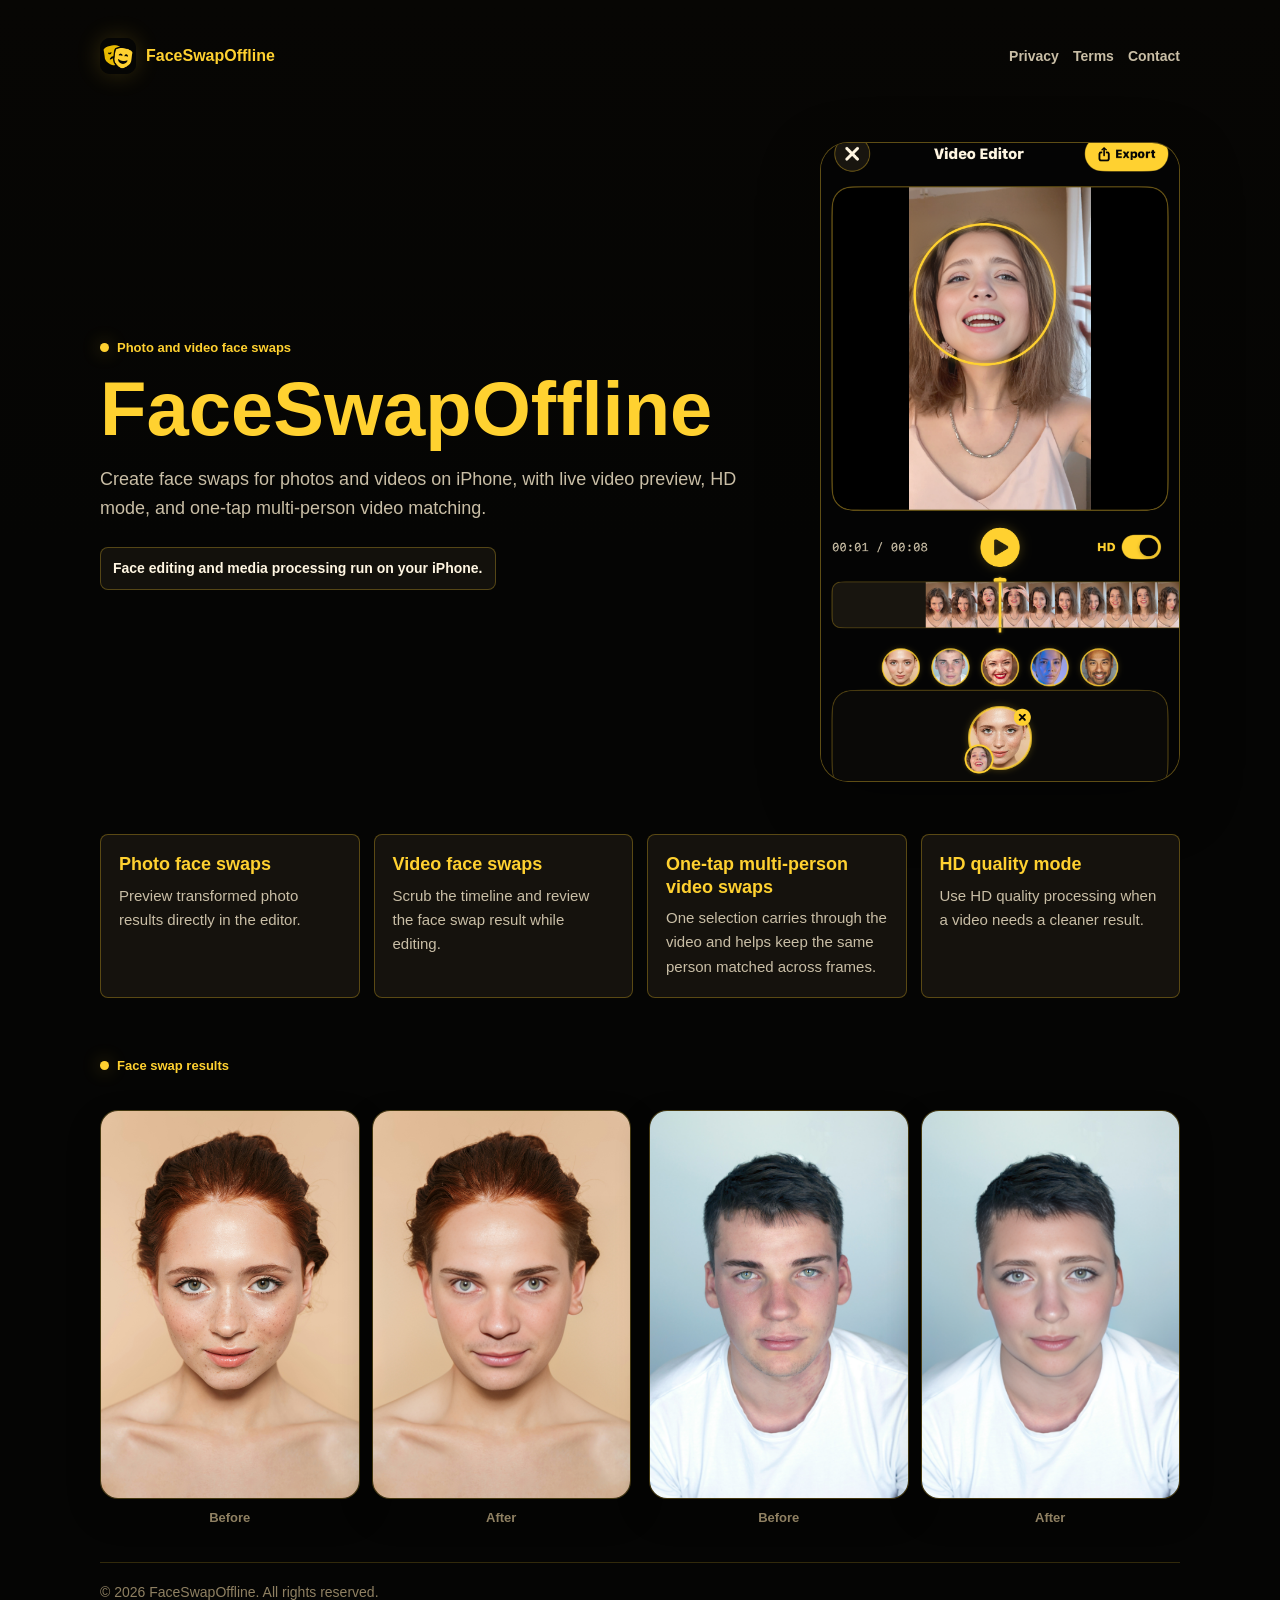
==== index.html @ 2d2094a8 "first commit" ====
<!doctype html>
<html lang="en">
<head>
  <meta charset="utf-8">
  <meta name="viewport" content="width=device-width, initial-scale=1">
  <title>FaceSwapOffline</title>
  <meta name="description" content="FaceSwapOffline is an iPhone face swap editor for photos and videos with live video preview and multi-person video matching.">
  <link rel="icon" href="resource/icon.png">
  <link rel="apple-touch-icon" href="resource/icon.png">
  <link rel="stylesheet" href="site.css?v=2026060701">
</head>
<body>
  <main class="page product-page">
    <header class="site-header" aria-label="Site header">
      <a class="brand" href="index.html" aria-label="FaceSwapOffline home">
        <img class="mark" src="resource/icon.png" width="36" height="36" alt="" aria-hidden="true">
        <span>FaceSwapOffline</span>
      </a>
      <nav class="nav" aria-label="Site navigation">
        <a href="privacy.html">Privacy</a>
        <a href="terms.html">Terms</a>
        <a href="mailto:pocketvisionai@gmail.com">Contact</a>
      </nav>
    </header>

    <section class="hero product-hero" aria-labelledby="hero-title">
      <div class="hero-copy">
        <p class="eyebrow">Photo and video face swaps</p>
        <h1 id="hero-title">FaceSwapOffline</h1>
        <p class="lead">Create face swaps for photos and videos on iPhone, with live video preview, HD mode, and one-tap multi-person video matching.</p>
        <p class="trust-line">Face editing and media processing run on your iPhone.</p>
      </div>

      <div class="hero-media" aria-label="FaceSwapOffline video editor result">
        <img class="product-video"
             src="resource/vid_edit_1.PNG"
             width="1170"
             height="2532"
             alt="FaceSwapOffline video editor showing a live face swap result">
      </div>
    </section>

    <section class="feature-grid" aria-label="Product highlights">
      <article class="feature-card">
        <h2>Photo face swaps</h2>
        <p>Preview transformed photo results directly in the editor.</p>
      </article>
      <article class="feature-card">
        <h2>Video face swaps</h2>
        <p>Scrub the timeline and review the face swap result while editing.</p>
      </article>
      <article class="feature-card">
        <h2>One-tap multi-person video swaps</h2>
        <p>One selection carries through the video and helps keep the same person matched across frames.</p>
      </article>
      <article class="feature-card">
        <h2>HD quality mode</h2>
        <p>Use HD quality processing when a video needs a cleaner result.</p>
      </article>
    </section>

    <section class="showcase" aria-labelledby="photo-showcase-title">
      <div class="section-heading">
        <p class="eyebrow">Face swap results</p>
      </div>

      <div class="comparison-grid">
        <article class="comparison-set" aria-label="First photo face swap comparison">
          <figure class="phone-shot photo-shot">
            <img src="resource/female.JPG" width="3840" height="5760" alt="Original portrait photo">
            <figcaption>Before</figcaption>
          </figure>
          <figure class="phone-shot photo-shot">
            <img src="resource/female_2_male.JPG" width="3840" height="5760" alt="Portrait photo after a face swap">
            <figcaption>After</figcaption>
          </figure>
        </article>

        <article class="comparison-set" aria-label="Second photo face swap comparison">
          <figure class="phone-shot photo-shot">
            <img src="resource/male.JPG" width="2662" height="3993" alt="Original portrait photo">
            <figcaption>Before</figcaption>
          </figure>
          <figure class="phone-shot photo-shot">
            <img src="resource/male_2_female.JPG" width="2662" height="3993" alt="Portrait photo after a face swap">
            <figcaption>After</figcaption>
          </figure>
        </article>
      </div>
    </section>

    <footer class="footer">
      <span>&copy; 2026 FaceSwapOffline. All rights reserved.</span>
    </footer>
  </main>
</body>
</html>
---- site.css ----
:root {
  --app-black: #050504;
  --control-black: #0a0907;
  --surface: #18150f;
  --elevated: #221d14;
  --yellow: #ffd130;
  --yellow-pressed: #e6b800;
  --stroke: #6e5917;
  --text: #fff6e2;
  --muted: #c9bea6;
  --soft: #8f8062;
  --danger: #ff4747;
}

* {
  box-sizing: border-box;
}

html {
  -webkit-text-size-adjust: 100%;
  background: var(--app-black);
}

body {
  margin: 0;
  background: linear-gradient(180deg, #070604 0%, var(--app-black) 34rem);
  color: var(--text);
  font-family: -apple-system, BlinkMacSystemFont, "SF Pro Text", "Segoe UI", Roboto, Helvetica, Arial, sans-serif;
  line-height: 1.62;
  font-size: 16px;
}

a {
  color: var(--yellow);
  text-decoration: none;
}

a:hover {
  color: var(--yellow-pressed);
}

.page {
  width: min(980px, 100%);
  margin: 0 auto;
  padding: 24px 20px 48px;
}

.legal-page {
  width: min(780px, 100%);
}

.product-page {
  width: min(1120px, 100%);
}

.site-header {
  display: flex;
  align-items: center;
  justify-content: space-between;
  gap: 18px;
  padding: 14px 0 22px;
}

.brand {
  display: inline-flex;
  align-items: center;
  gap: 10px;
  min-width: 0;
  color: var(--yellow);
  font-weight: 850;
  letter-spacing: 0;
}

.mark {
  display: block;
  width: 36px;
  height: 36px;
  flex: 0 0 auto;
  border-radius: 10px;
  background: var(--app-black);
  object-fit: cover;
  box-shadow: 0 0 24px rgba(255, 209, 48, 0.18);
}

.brand span:last-child {
  overflow: hidden;
  text-overflow: ellipsis;
  white-space: nowrap;
}

.nav {
  display: flex;
  align-items: center;
  gap: 14px;
  font-size: 14px;
  font-weight: 750;
}

.nav a {
  color: var(--muted);
}

.nav a:hover {
  color: var(--yellow);
}

.hero {
  display: block;
  max-width: 760px;
  min-height: min(520px, calc(100vh - 86px));
  padding: 72px 0 44px;
}

.product-hero {
  display: grid;
  grid-template-columns: minmax(0, 1fr) minmax(280px, 380px);
  align-items: center;
  gap: 42px;
  max-width: none;
  min-height: min(660px, calc(100vh - 84px));
  padding: 46px 0 36px;
}

.hero-copy {
  min-width: 0;
}

.eyebrow {
  display: inline-flex;
  align-items: center;
  gap: 8px;
  margin: 0 0 14px;
  color: var(--yellow);
  font-size: 13px;
  font-weight: 850;
  letter-spacing: 0;
}

.eyebrow::before {
  width: 9px;
  height: 9px;
  border-radius: 999px;
  background: var(--yellow);
  content: "";
  box-shadow: 0 0 18px rgba(255, 209, 48, 0.38);
}

h1 {
  margin: 0;
  color: var(--yellow);
  font-size: clamp(42px, 8vw, 76px);
  line-height: 0.98;
  letter-spacing: 0;
}

.legal-title {
  padding: 28px 0 22px;
  border-top: 1px solid rgba(255, 209, 48, 0.18);
  border-bottom: 1px solid rgba(255, 209, 48, 0.25);
}

.legal-title h1 {
  font-size: clamp(34px, 7vw, 52px);
  line-height: 1.04;
}

.updated {
  margin: 10px 0 0;
  color: var(--soft);
  font-size: 14px;
  font-weight: 700;
}

.lead {
  max-width: 650px;
  margin: 18px 0 0;
  color: var(--muted);
  font-size: 18px;
}

.trust-line {
  display: inline-flex;
  margin: 24px 0 0;
  padding: 9px 12px;
  border: 1px solid rgba(255, 209, 48, 0.28);
  border-radius: 8px;
  color: var(--text);
  background: rgba(24, 21, 15, 0.82);
  font-size: 14px;
  font-weight: 800;
}

.hero-media {
  width: min(100%, 360px);
  justify-self: end;
}

.product-video {
  display: block;
  width: 100%;
  height: auto;
  aspect-ratio: 9 / 16;
  border: 1px solid rgba(255, 209, 48, 0.34);
  border-radius: 28px;
  background: var(--control-black);
  box-shadow: 0 20px 60px rgba(0, 0, 0, 0.34);
  object-fit: cover;
  object-position: center 44%;
}

.actions {
  display: flex;
  flex-wrap: wrap;
  gap: 12px;
  margin-top: 28px;
}

.button {
  display: inline-flex;
  align-items: center;
  justify-content: center;
  min-height: 48px;
  padding: 0 18px;
  border: 1px solid rgba(255, 209, 48, 0.72);
  border-radius: 999px;
  background: var(--yellow);
  color: var(--app-black);
  font-weight: 850;
}

.button.secondary {
  background: rgba(255, 209, 48, 0.06);
  color: var(--text);
}

.button:hover {
  background: var(--yellow-pressed);
  color: var(--app-black);
}

.button.secondary:hover {
  background: rgba(255, 209, 48, 0.12);
  color: var(--yellow);
}

.feature-grid {
  display: grid;
  grid-template-columns: repeat(4, 1fr);
  gap: 14px;
  margin-top: 16px;
}

.feature-card {
  padding: 18px;
  border: 1px solid rgba(110, 89, 23, 0.78);
  border-radius: 8px;
  background: rgba(24, 21, 15, 0.9);
}

.feature-card h2 {
  margin: 0 0 8px;
  color: var(--yellow);
  font-size: 18px;
  line-height: 1.25;
  letter-spacing: 0;
}

.feature-card p {
  margin: 0;
  color: var(--muted);
  font-size: 15px;
}

.showcase {
  margin-top: 54px;
}

.section-heading {
  max-width: 720px;
  margin-bottom: 20px;
}

.section-heading h2 {
  margin: 0;
  color: var(--text);
  font-size: clamp(28px, 4vw, 44px);
  line-height: 1.08;
  letter-spacing: 0;
}

.comparison-grid {
  display: grid;
  grid-template-columns: repeat(2, minmax(0, 1fr));
  gap: 18px;
}

.comparison-set {
  display: grid;
  grid-template-columns: repeat(2, minmax(0, 1fr));
  gap: 12px;
  min-width: 0;
}

.process-grid {
  display: grid;
  grid-template-columns: repeat(3, minmax(0, 1fr));
  gap: 14px;
}

.phone-shot {
  min-width: 0;
  margin: 0;
}

.phone-shot img {
  display: block;
  width: 100%;
  height: auto;
  aspect-ratio: 1170 / 2532;
  border: 1px solid rgba(255, 209, 48, 0.24);
  border-radius: 18px;
  background: var(--control-black);
  object-fit: cover;
  box-shadow: 0 14px 34px rgba(0, 0, 0, 0.24);
}

.photo-shot img {
  aspect-ratio: 2 / 3;
}

.phone-shot figcaption {
  margin-top: 8px;
  color: var(--soft);
  font-size: 13px;
  font-weight: 800;
  text-align: center;
}

.section-grid {
  display: grid;
  grid-template-columns: repeat(3, 1fr);
  gap: 16px;
  margin-top: 8px;
}

.section {
  margin-top: 18px;
  padding: 20px;
  border: 1px solid rgba(110, 89, 23, 0.82);
  border-radius: 18px;
  background: rgba(24, 21, 15, 0.94);
}

.section.notice {
  border-color: rgba(255, 209, 48, 0.55);
  background: rgba(34, 29, 20, 0.96);
}

.section h2 {
  margin: 0 0 10px;
  color: var(--yellow);
  font-size: 19px;
  line-height: 1.25;
  letter-spacing: 0;
}

.section p {
  margin: 0 0 12px;
  color: var(--muted);
}

.section p:last-child {
  margin-bottom: 0;
}

.section ul {
  margin: 10px 0 0;
  padding-left: 20px;
  color: var(--muted);
}

.section li {
  margin: 8px 0;
}

.section strong {
  color: var(--text);
}

.footer {
  display: flex;
  flex-wrap: wrap;
  align-items: center;
  justify-content: space-between;
  gap: 12px;
  margin-top: 34px;
  padding-top: 18px;
  border-top: 1px solid rgba(255, 209, 48, 0.18);
  color: var(--soft);
  font-size: 14px;
}

@media (max-width: 900px) {
  .page {
    padding: 18px 16px 38px;
  }

  .site-header {
    align-items: flex-start;
  }

  .nav {
    flex-wrap: wrap;
    justify-content: flex-end;
    row-gap: 6px;
  }

  .hero {
    min-height: auto;
    padding: 44px 0 30px;
  }

  .product-hero {
    grid-template-columns: 1fr;
    gap: 28px;
    padding: 34px 0 28px;
  }

  .hero-media {
    width: min(100%, 240px);
    justify-self: center;
  }

  .lead {
    font-size: 16px;
  }

  .feature-grid {
    grid-template-columns: repeat(2, 1fr);
  }

  .comparison-grid {
    grid-template-columns: 1fr;
  }

  .process-grid {
    grid-template-columns: 1fr;
  }

  .process-shot img {
    aspect-ratio: 1170 / 2100;
    object-position: center 45%;
  }

  .section-grid {
    grid-template-columns: 1fr;
  }
}

@media (max-width: 560px) {
  h1 {
    font-size: clamp(40px, 13vw, 58px);
  }

  .product-page h1 {
    font-size: clamp(36px, 11vw, 46px);
  }

  .feature-grid {
    grid-template-columns: 1fr;
  }

  .comparison-set {
    gap: 10px;
  }

  .phone-shot img {
    border-radius: 12px;
  }

  .product-video {
    border-radius: 20px;
  }

  .hero-media {
    width: min(100%, 220px);
  }
}
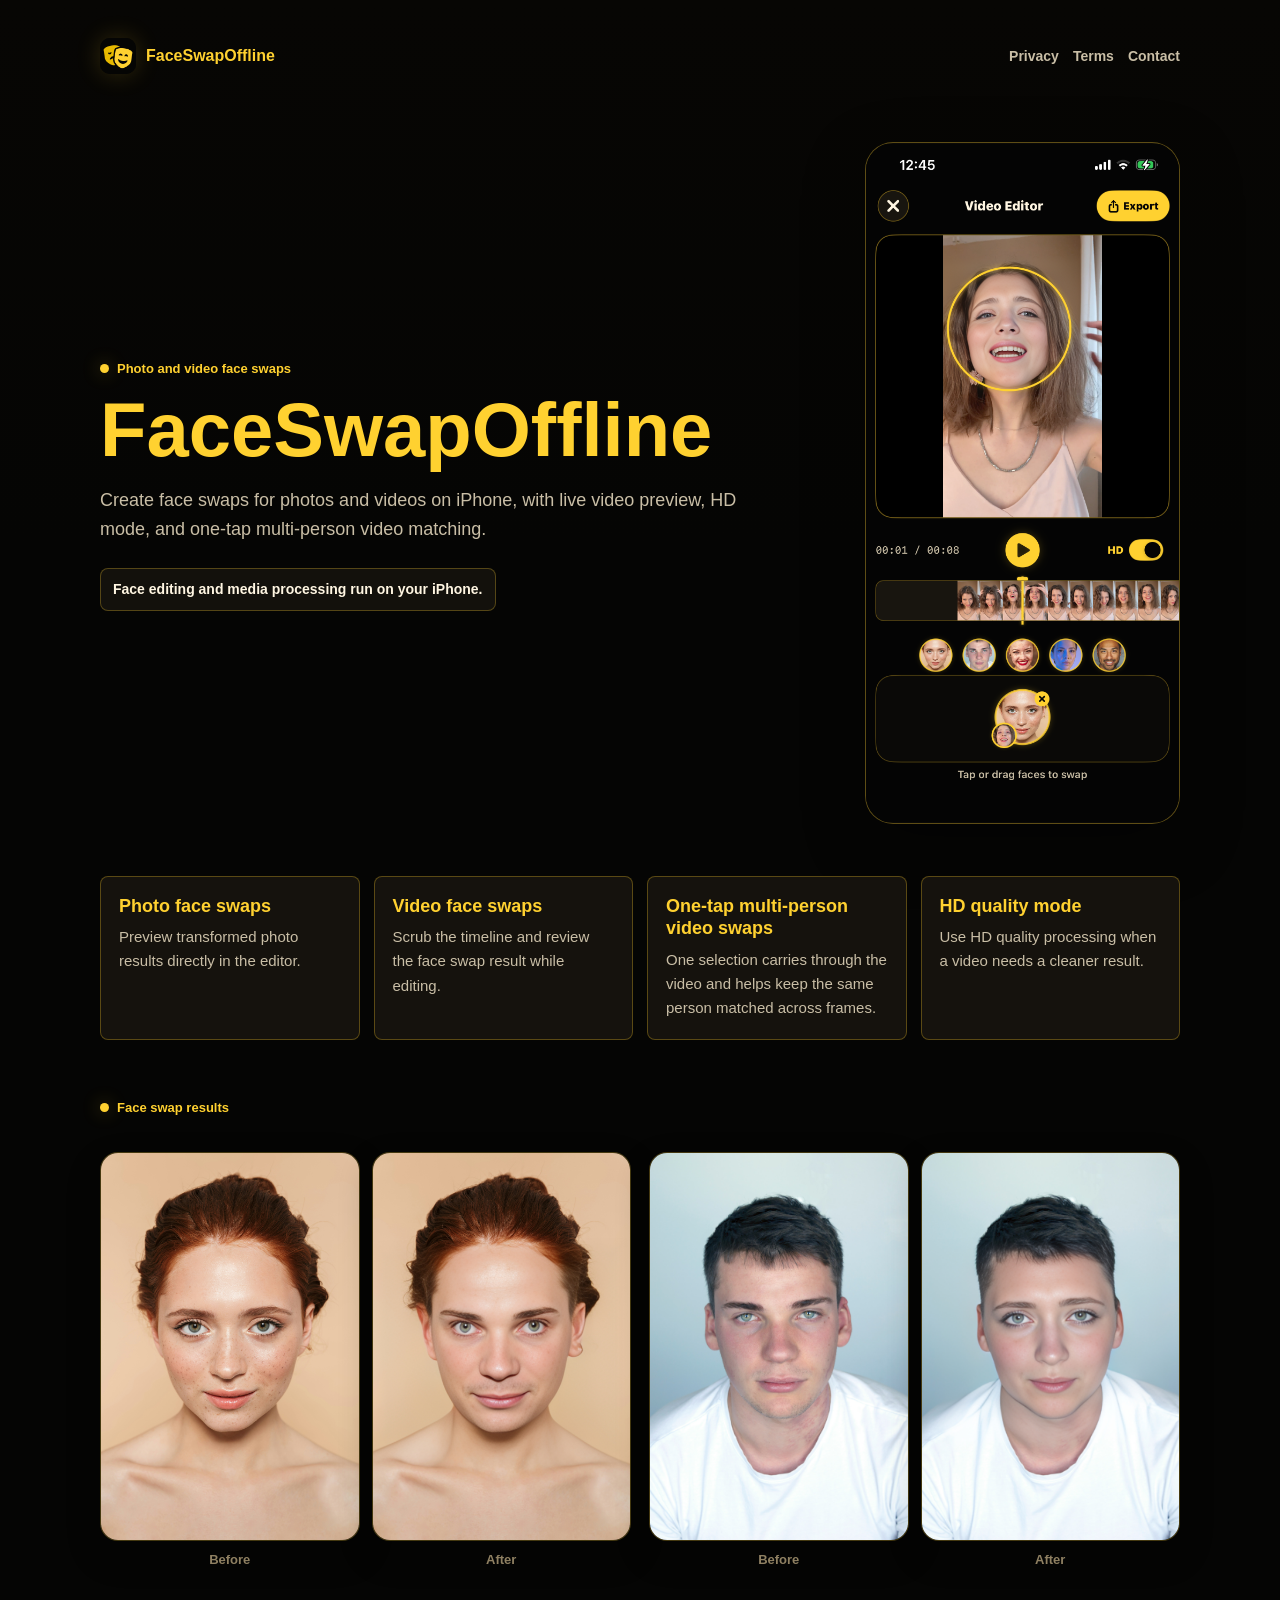
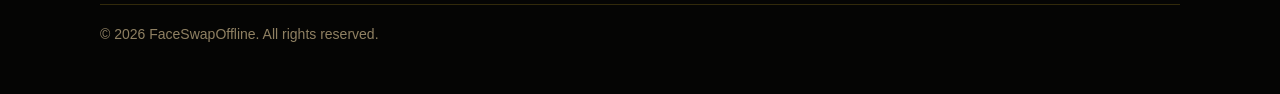
==== commit 96c4e923: "update" ====
--- a/index.html
+++ b/index.html
@@ -7,7 +7,7 @@
   <meta name="description" content="FaceSwapOffline is an iPhone face swap editor for photos and videos with live video preview and multi-person video matching.">
   <link rel="icon" href="resource/icon.png">
   <link rel="apple-touch-icon" href="resource/icon.png">
-  <link rel="stylesheet" href="site.css?v=2026060701">
+  <link rel="stylesheet" href="site.css?v=2026061902">
 </head>
 <body>
   <main class="page product-page">
--- a/site.css
+++ b/site.css
@@ -154,13 +154,13 @@
 }
 
 .legal-title {
-  padding: 28px 0 22px;
-  border-top: 1px solid rgba(255, 209, 48, 0.18);
+  padding: 10px 0 18px;
   border-bottom: 1px solid rgba(255, 209, 48, 0.25);
 }
 
 .legal-title h1 {
-  font-size: clamp(34px, 7vw, 52px);
+  color: var(--text);
+  font-size: clamp(28px, 6vw, 36px);
   line-height: 1.04;
 }
 
@@ -191,7 +191,7 @@
 }
 
 .hero-media {
-  width: min(100%, 360px);
+  width: min(100%, 315px);
   justify-self: end;
 }
 
@@ -199,13 +199,13 @@
   display: block;
   width: 100%;
   height: auto;
-  aspect-ratio: 9 / 16;
+  aspect-ratio: 1170 / 2532;
   border: 1px solid rgba(255, 209, 48, 0.34);
   border-radius: 28px;
   background: var(--control-black);
   box-shadow: 0 20px 60px rgba(0, 0, 0, 0.34);
-  object-fit: cover;
-  object-position: center 44%;
+  object-fit: contain;
+  object-position: center;
 }
 
 .actions {
@@ -356,6 +356,22 @@
   background: rgba(34, 29, 20, 0.96);
 }
 
+.legal-page .section {
+  margin-top: 0;
+  padding: 22px 0;
+  border: 0;
+  border-radius: 0;
+  background: transparent;
+}
+
+.legal-page .section.notice {
+  margin: 20px 0 0;
+  padding: 16px 18px;
+  border: 1px solid rgba(255, 209, 48, 0.55);
+  border-radius: 14px;
+  background: rgba(34, 29, 20, 0.96);
+}
+
 .section h2 {
   margin: 0 0 10px;
   color: var(--yellow);
@@ -400,6 +416,11 @@
   font-size: 14px;
 }
 
+.legal-footer {
+  justify-content: flex-start;
+  margin-top: 24px;
+}
+
 @media (max-width: 900px) {
   .page {
     padding: 18px 16px 38px;
@@ -427,7 +448,7 @@
   }
 
   .hero-media {
-    width: min(100%, 240px);
+    width: min(100%, 210px);
     justify-self: center;
   }
 
@@ -483,6 +504,6 @@
   }
 
   .hero-media {
-    width: min(100%, 220px);
-  }
-}
+    width: min(100%, 190px);
+  }
+}
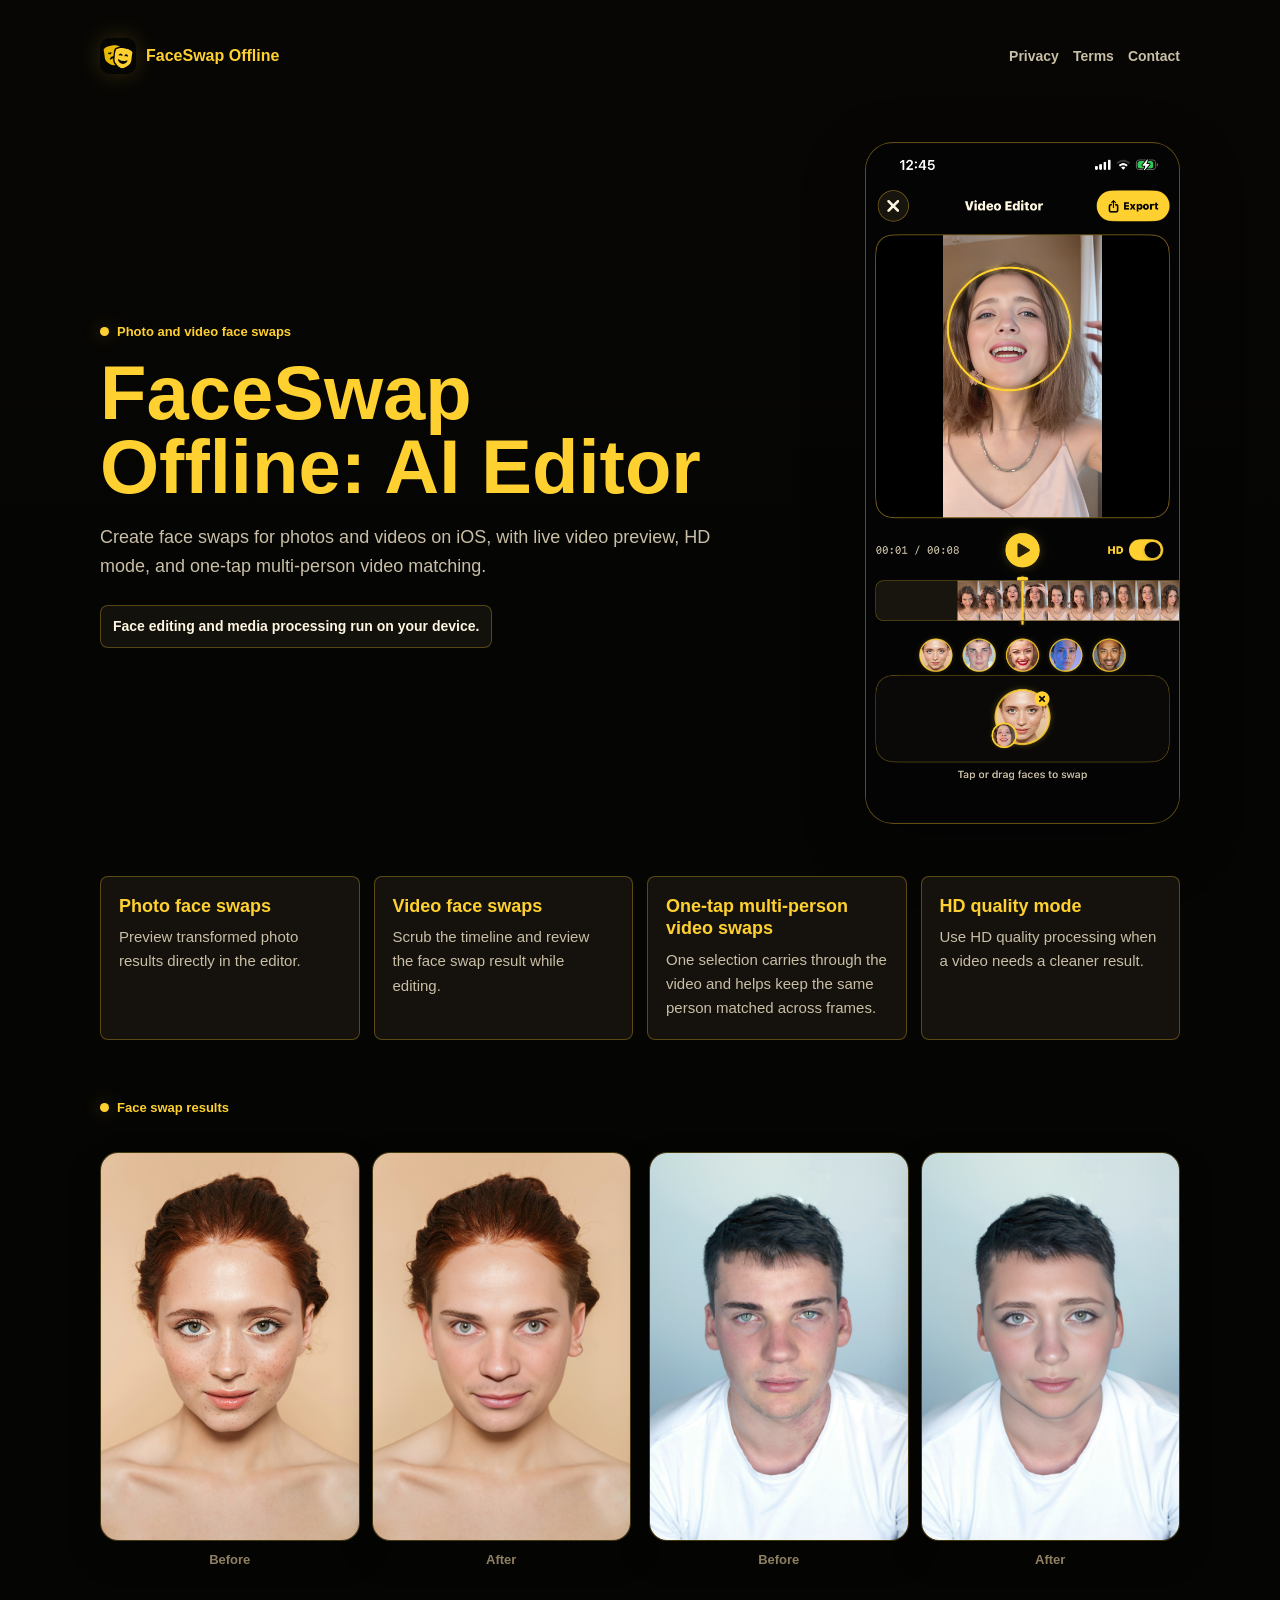
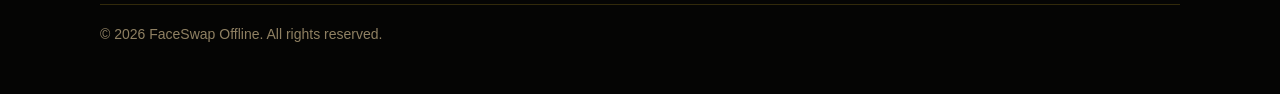
==== commit 1e497334: "update name." ====
--- a/index.html
+++ b/index.html
@@ -3,8 +3,8 @@
 <head>
   <meta charset="utf-8">
   <meta name="viewport" content="width=device-width, initial-scale=1">
-  <title>FaceSwapOffline</title>
-  <meta name="description" content="FaceSwapOffline is an iPhone face swap editor for photos and videos with live video preview and multi-person video matching.">
+  <title>FaceSwap Offline: AI Editor</title>
+  <meta name="description" content="FaceSwap Offline: AI Editor is an iOS face swap editor for photos and videos with live video preview and multi-person video matching.">
   <link rel="icon" href="resource/icon.png">
   <link rel="apple-touch-icon" href="resource/icon.png">
   <link rel="stylesheet" href="site.css?v=2026061902">
@@ -12,9 +12,9 @@
 <body>
   <main class="page product-page">
     <header class="site-header" aria-label="Site header">
-      <a class="brand" href="index.html" aria-label="FaceSwapOffline home">
+      <a class="brand" href="index.html" aria-label="FaceSwap Offline home">
         <img class="mark" src="resource/icon.png" width="36" height="36" alt="" aria-hidden="true">
-        <span>FaceSwapOffline</span>
+        <span>FaceSwap Offline</span>
       </a>
       <nav class="nav" aria-label="Site navigation">
         <a href="privacy.html">Privacy</a>
@@ -26,17 +26,17 @@
     <section class="hero product-hero" aria-labelledby="hero-title">
       <div class="hero-copy">
         <p class="eyebrow">Photo and video face swaps</p>
-        <h1 id="hero-title">FaceSwapOffline</h1>
-        <p class="lead">Create face swaps for photos and videos on iPhone, with live video preview, HD mode, and one-tap multi-person video matching.</p>
-        <p class="trust-line">Face editing and media processing run on your iPhone.</p>
+        <h1 id="hero-title">FaceSwap Offline: AI Editor</h1>
+        <p class="lead">Create face swaps for photos and videos on iOS, with live video preview, HD mode, and one-tap multi-person video matching.</p>
+        <p class="trust-line">Face editing and media processing run on your device.</p>
       </div>
 
-      <div class="hero-media" aria-label="FaceSwapOffline video editor result">
+      <div class="hero-media" aria-label="FaceSwap Offline video editor result">
         <img class="product-video"
              src="resource/vid_edit_1.PNG"
              width="1170"
              height="2532"
-             alt="FaceSwapOffline video editor showing a live face swap result">
+             alt="FaceSwap Offline video editor showing a live face swap result">
       </div>
     </section>
 
@@ -90,7 +90,7 @@
     </section>
 
     <footer class="footer">
-      <span>&copy; 2026 FaceSwapOffline. All rights reserved.</span>
+      <span>&copy; 2026 FaceSwap Offline. All rights reserved.</span>
     </footer>
   </main>
 </body>
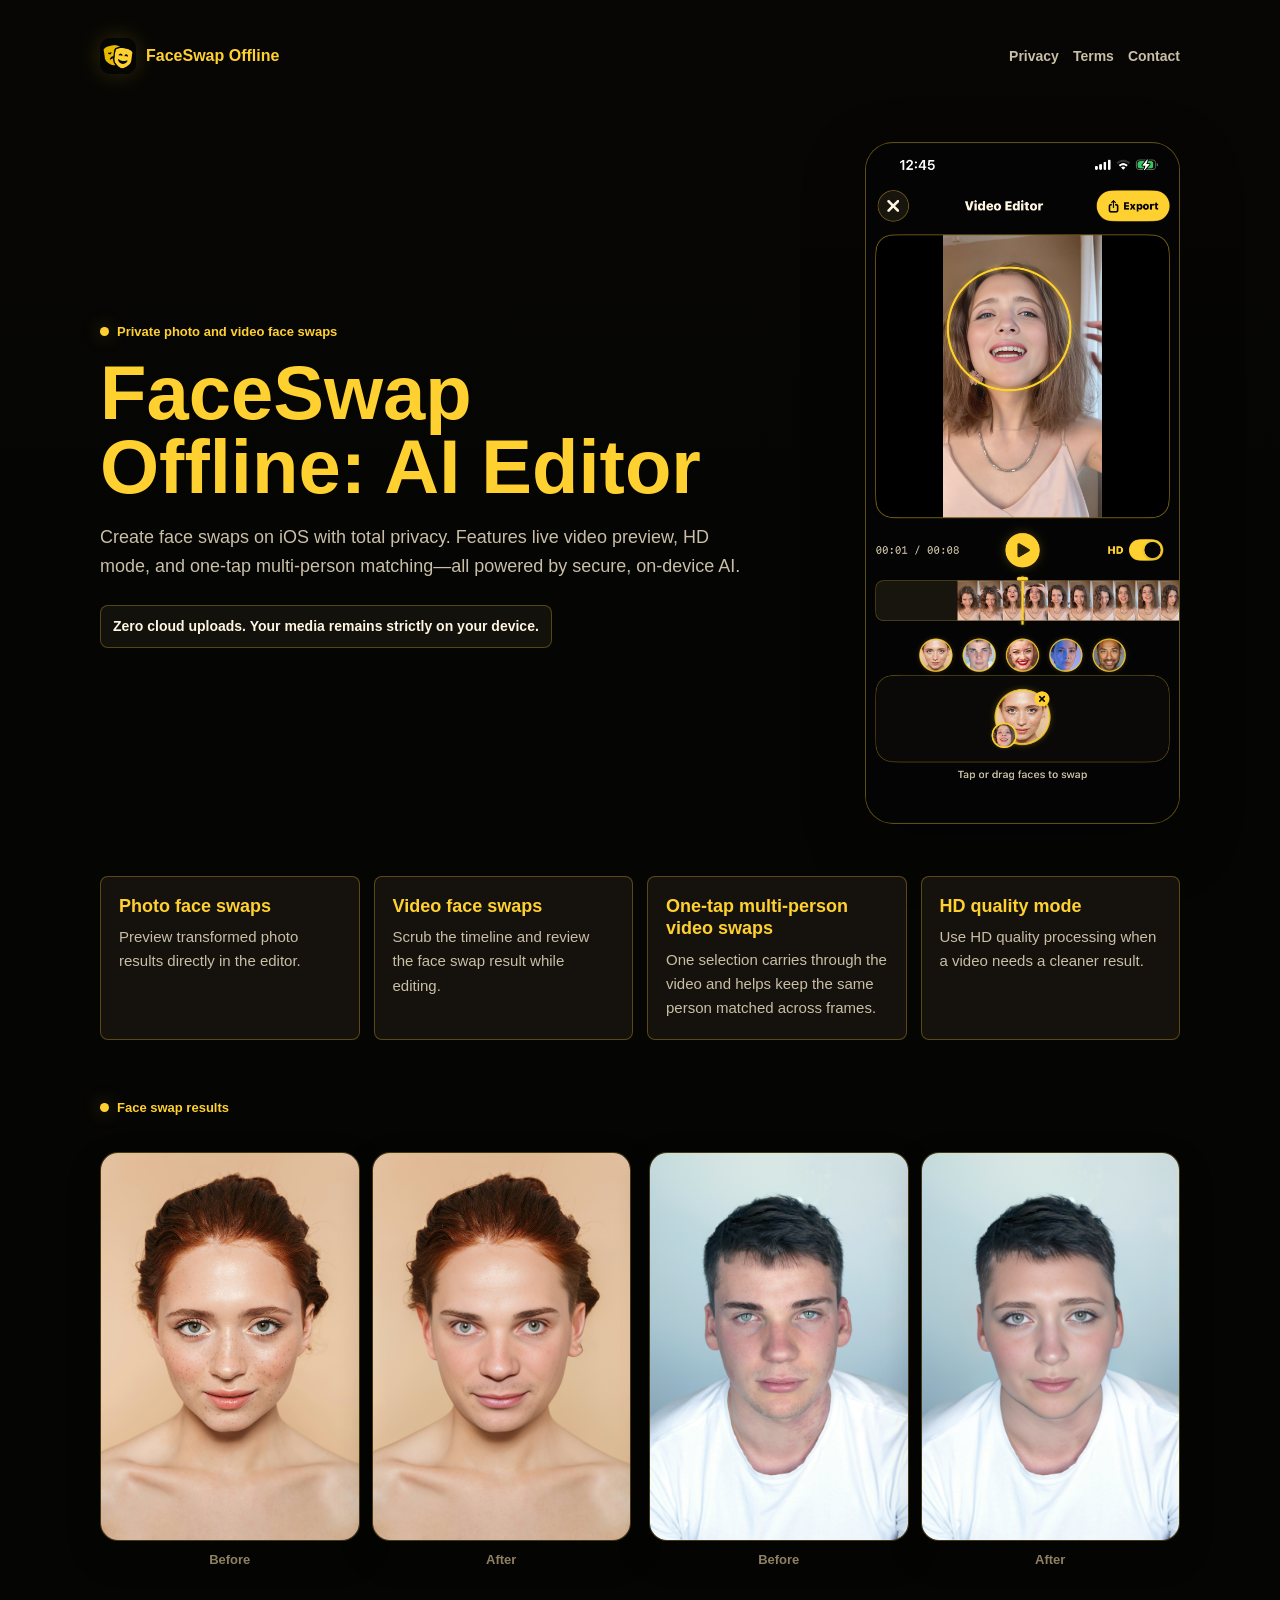
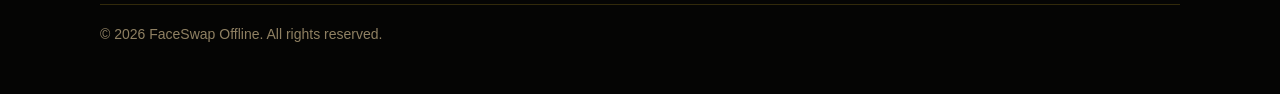
==== commit a7517a92: "update home." ====
--- a/index.html
+++ b/index.html
@@ -25,10 +25,10 @@
 
     <section class="hero product-hero" aria-labelledby="hero-title">
       <div class="hero-copy">
-        <p class="eyebrow">Photo and video face swaps</p>
+        <p class="eyebrow">Private photo and video face swaps</p>
         <h1 id="hero-title">FaceSwap Offline: AI Editor</h1>
-        <p class="lead">Create face swaps for photos and videos on iOS, with live video preview, HD mode, and one-tap multi-person video matching.</p>
-        <p class="trust-line">Face editing and media processing run on your device.</p>
+        <p class="lead">Create face swaps on iOS with total privacy. Features live video preview, HD mode, and one-tap multi-person matching—all powered by secure, on-device AI.</p>
+        <p class="trust-line">Zero cloud uploads. Your media remains strictly on your device.</p>
       </div>
 
       <div class="hero-media" aria-label="FaceSwap Offline video editor result">
--- a/site.css
+++ b/site.css
@@ -483,6 +483,15 @@
     font-size: clamp(40px, 13vw, 58px);
   }
 
+  .legal-title {
+    padding-inline: 56px;
+    text-align: center;
+  }
+
+  .legal-title h1 {
+    font-size: clamp(24px, 7.5vw, 30px);
+  }
+
   .product-page h1 {
     font-size: clamp(36px, 11vw, 46px);
   }
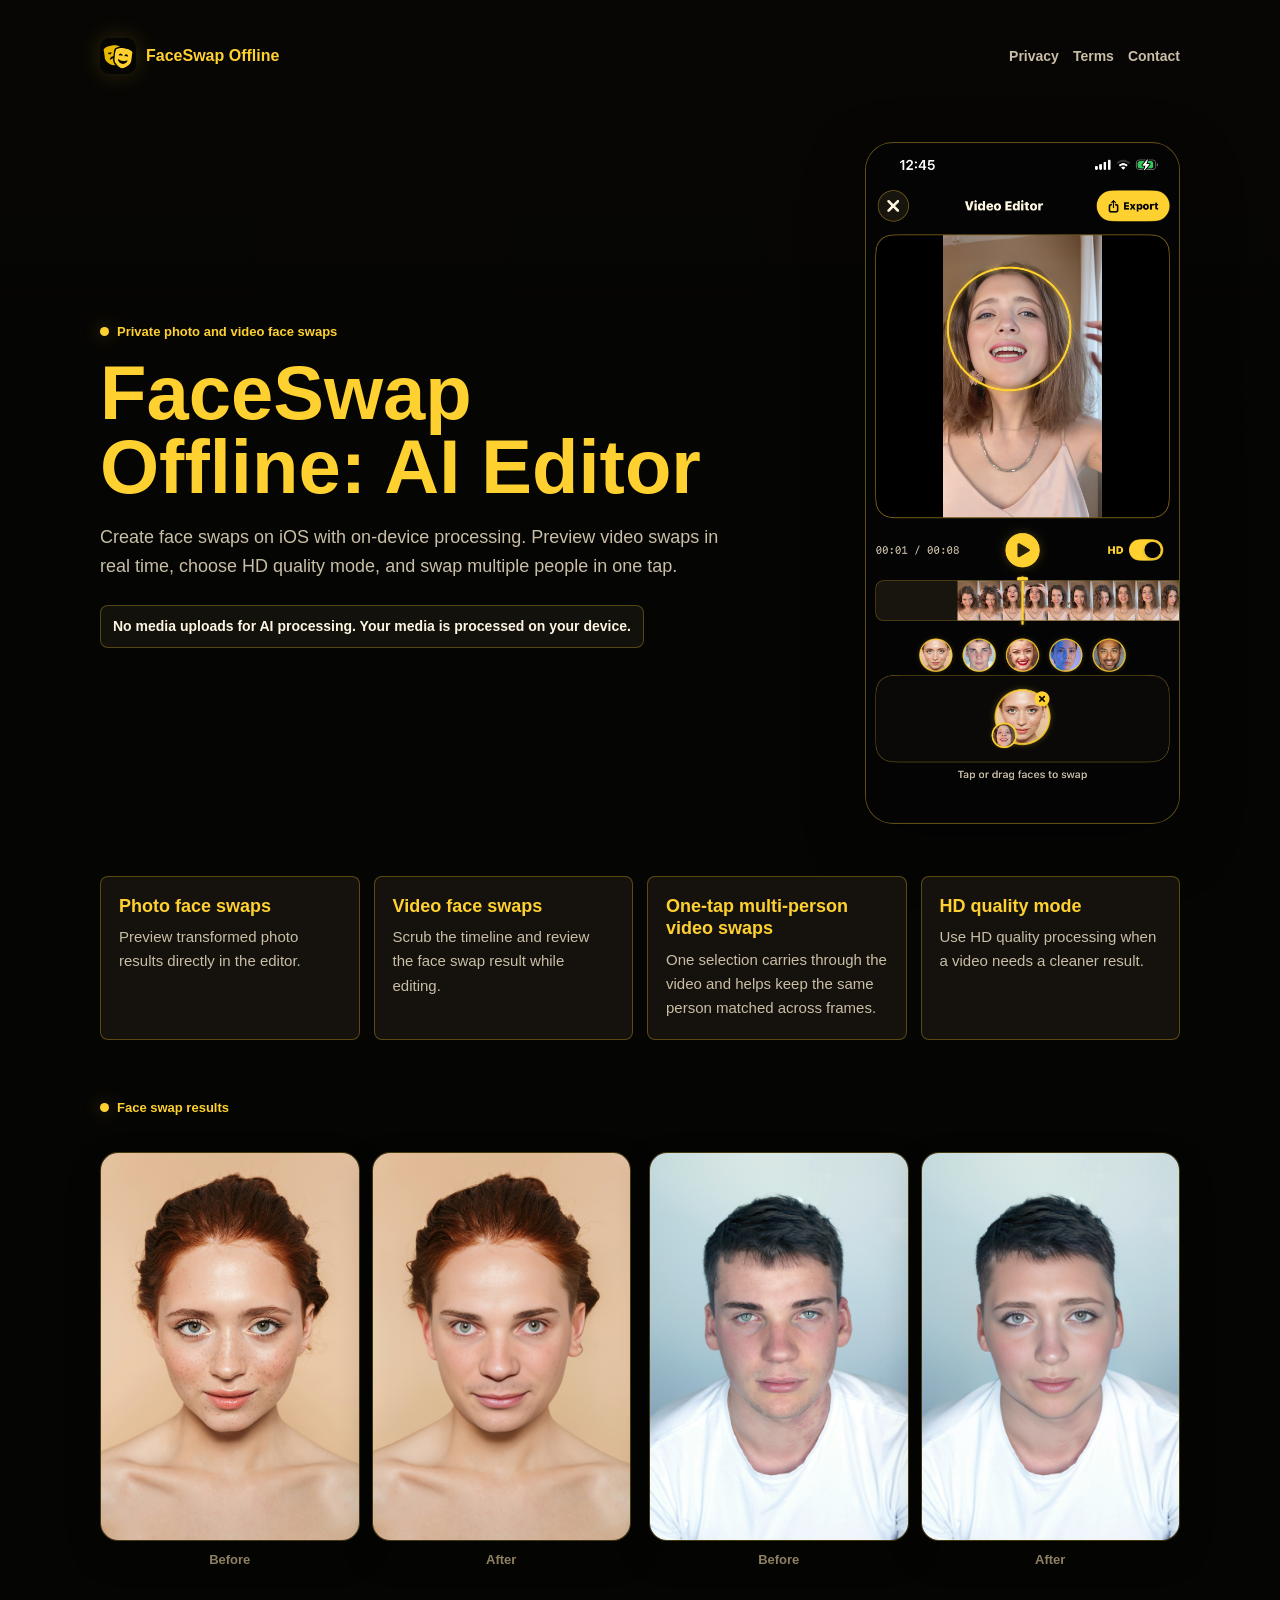
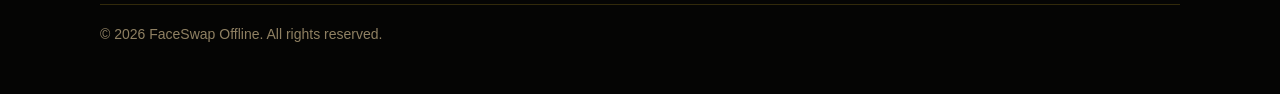
==== commit 285b5fca: "update." ====
--- a/index.html
+++ b/index.html
@@ -27,8 +27,8 @@
       <div class="hero-copy">
         <p class="eyebrow">Private photo and video face swaps</p>
         <h1 id="hero-title">FaceSwap Offline: AI Editor</h1>
-        <p class="lead">Create face swaps on iOS with total privacy. Features live video preview, HD mode, and one-tap multi-person matching—all powered by secure, on-device AI.</p>
-        <p class="trust-line">Zero cloud uploads. Your media remains strictly on your device.</p>
+        <p class="lead">Create face swaps on iOS with on-device processing. Preview video swaps in real time, choose HD quality mode, and swap multiple people in one tap.</p>
+        <p class="trust-line">No media uploads for AI processing. Your media is processed on your device.</p>
       </div>
 
       <div class="hero-media" aria-label="FaceSwap Offline video editor result">
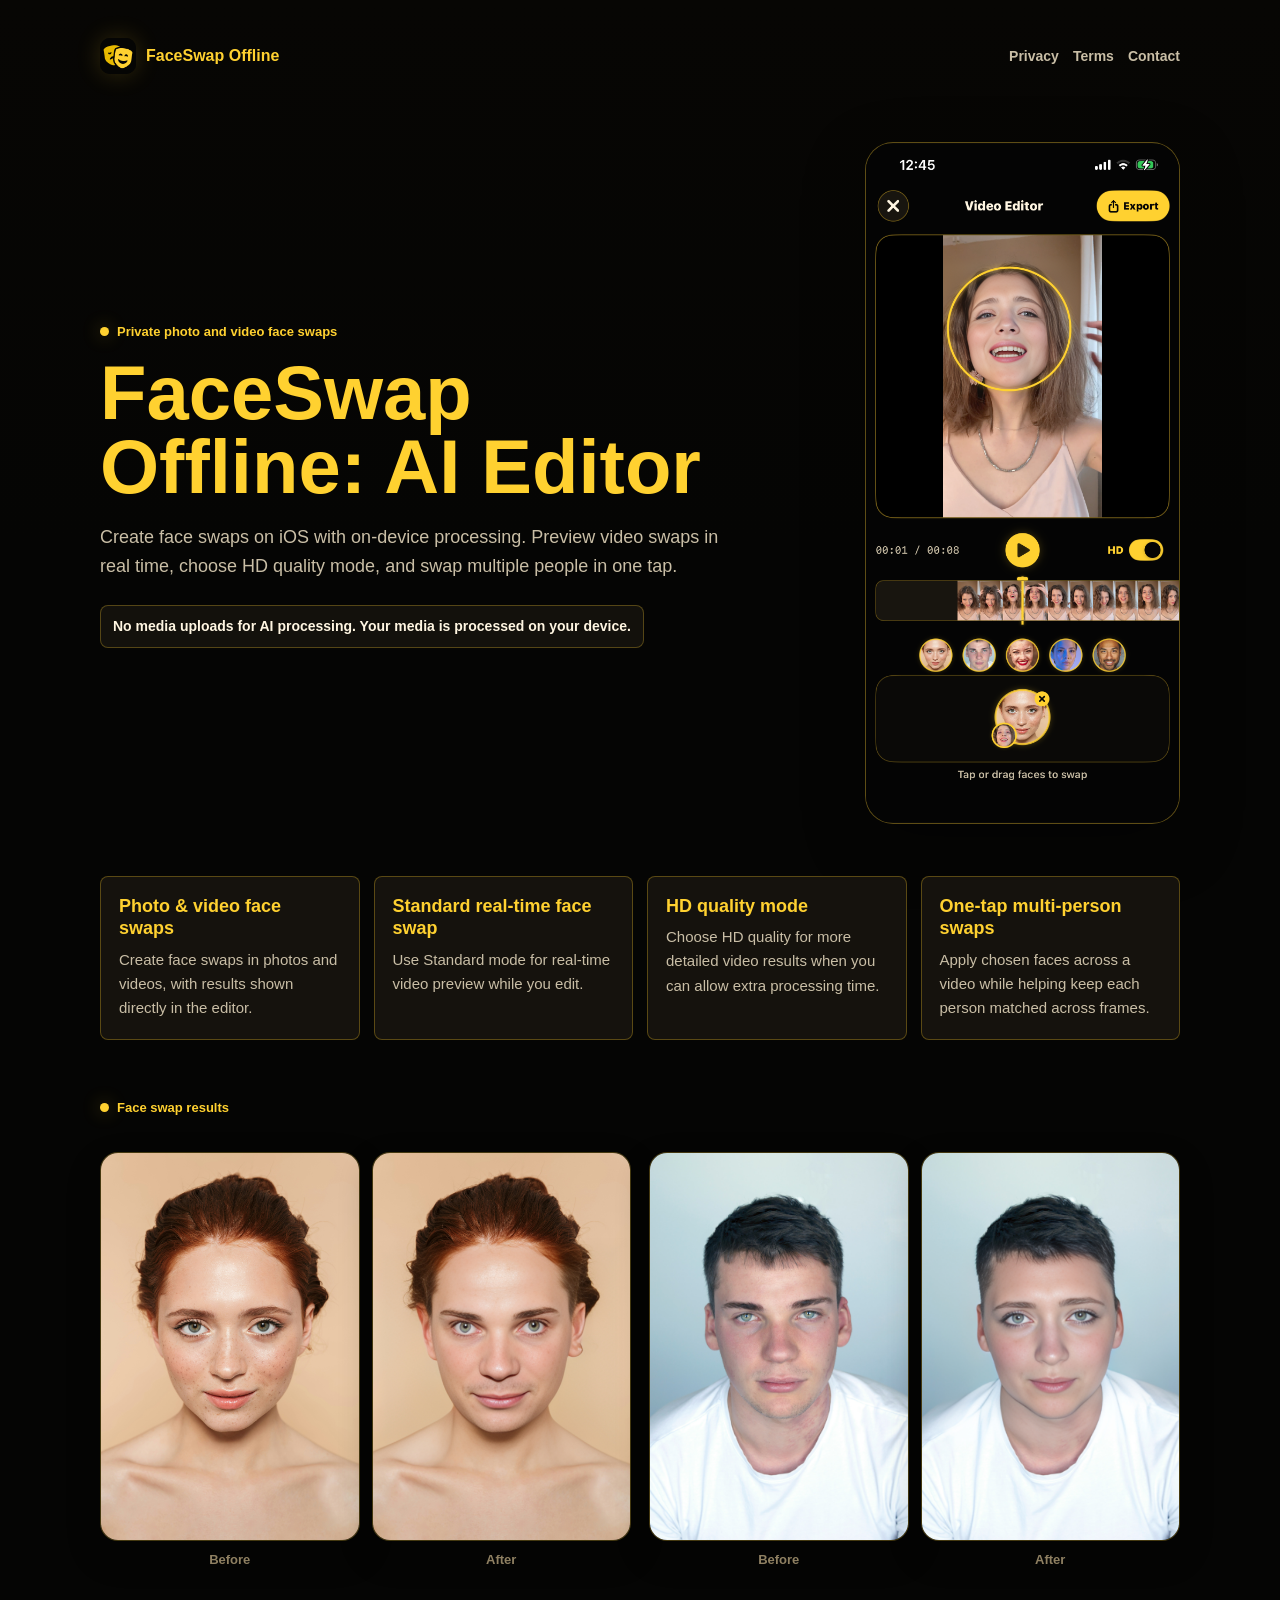
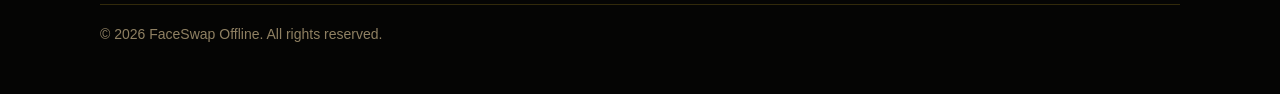
==== commit a13aee4d: "update index.html" ====
--- a/index.html
+++ b/index.html
@@ -42,20 +42,20 @@
 
     <section class="feature-grid" aria-label="Product highlights">
       <article class="feature-card">
-        <h2>Photo face swaps</h2>
-        <p>Preview transformed photo results directly in the editor.</p>
+        <h2>Photo &amp; video face swaps</h2>
+        <p>Create face swaps in photos and videos, with results shown directly in the editor.</p>
       </article>
       <article class="feature-card">
-        <h2>Video face swaps</h2>
-        <p>Scrub the timeline and review the face swap result while editing.</p>
-      </article>
-      <article class="feature-card">
-        <h2>One-tap multi-person video swaps</h2>
-        <p>One selection carries through the video and helps keep the same person matched across frames.</p>
+        <h2>Standard real-time face swap</h2>
+        <p>Use Standard mode for real-time video preview while you edit.</p>
       </article>
       <article class="feature-card">
         <h2>HD quality mode</h2>
-        <p>Use HD quality processing when a video needs a cleaner result.</p>
+        <p>Choose HD quality for more detailed video results when you can allow extra processing time.</p>
+      </article>
+      <article class="feature-card">
+        <h2>One-tap multi-person swaps</h2>
+        <p>Apply chosen faces across a video while helping keep each person matched across frames.</p>
       </article>
     </section>
 
